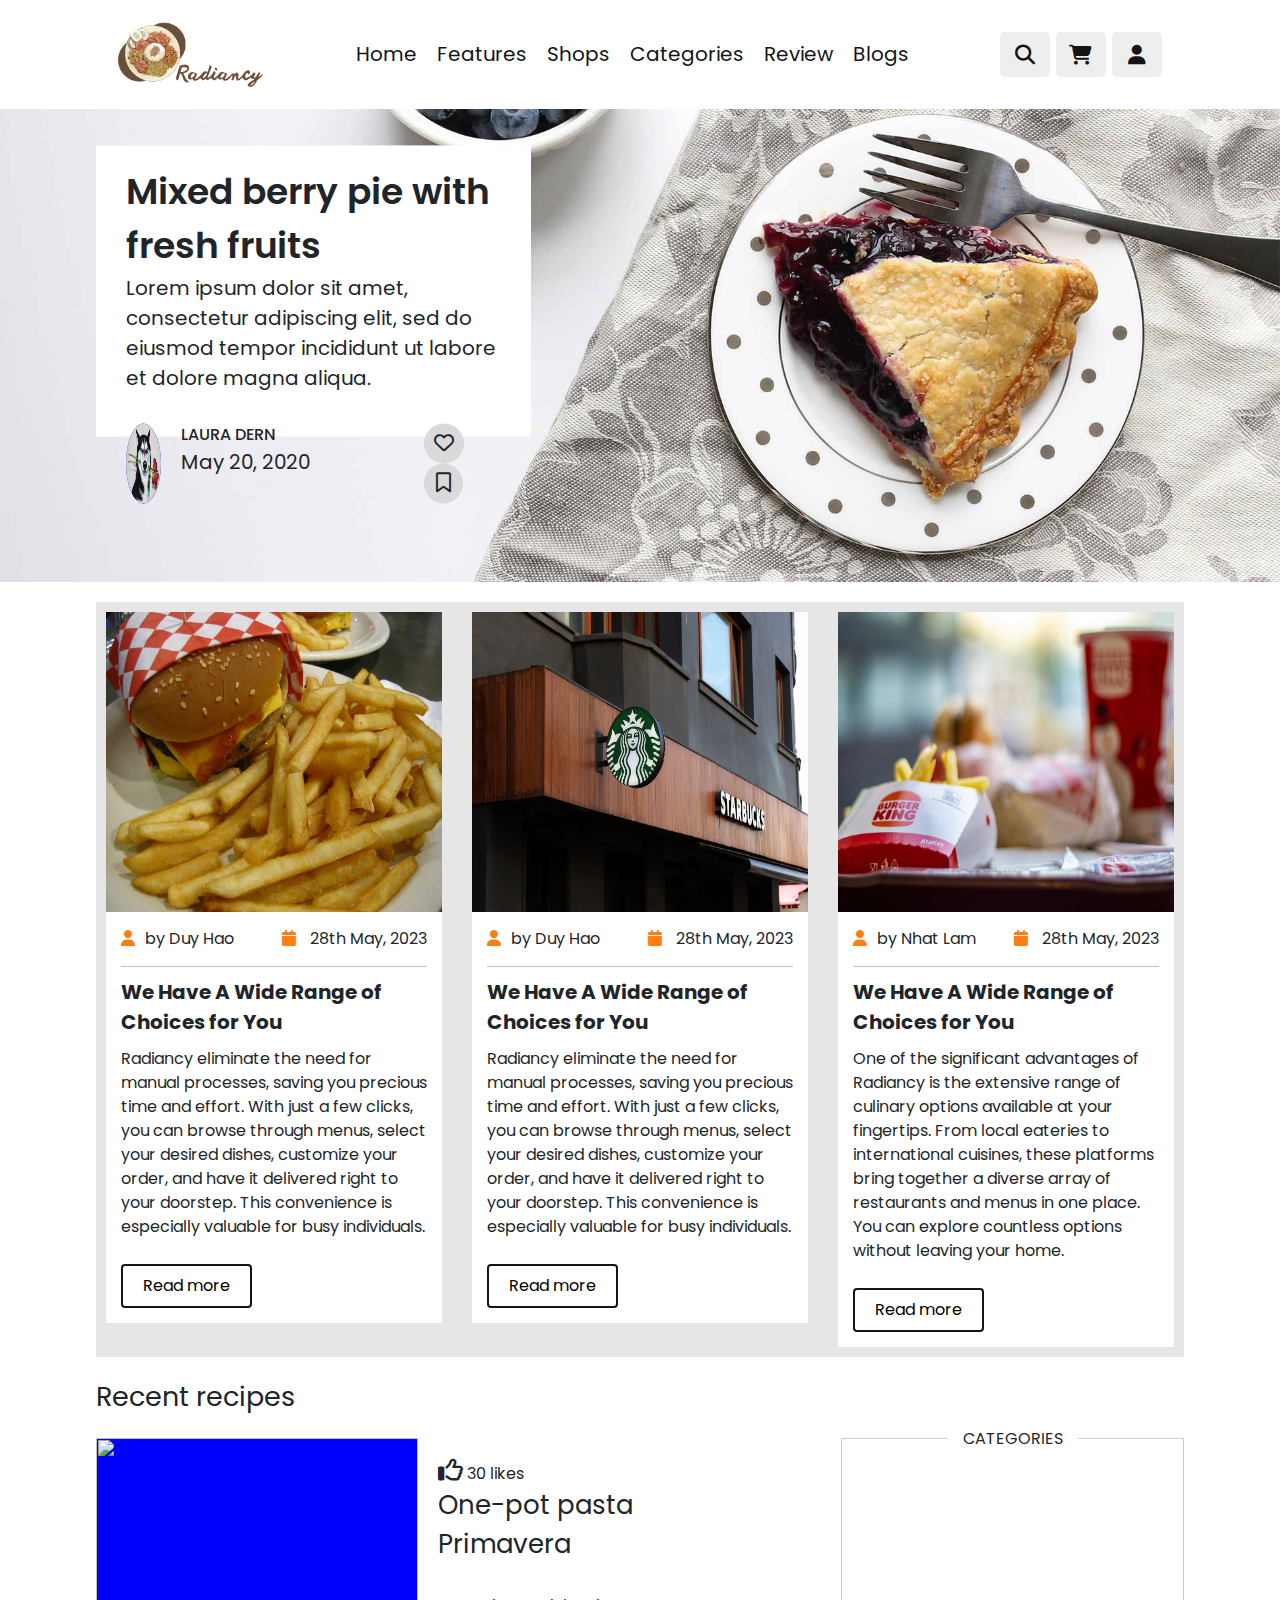
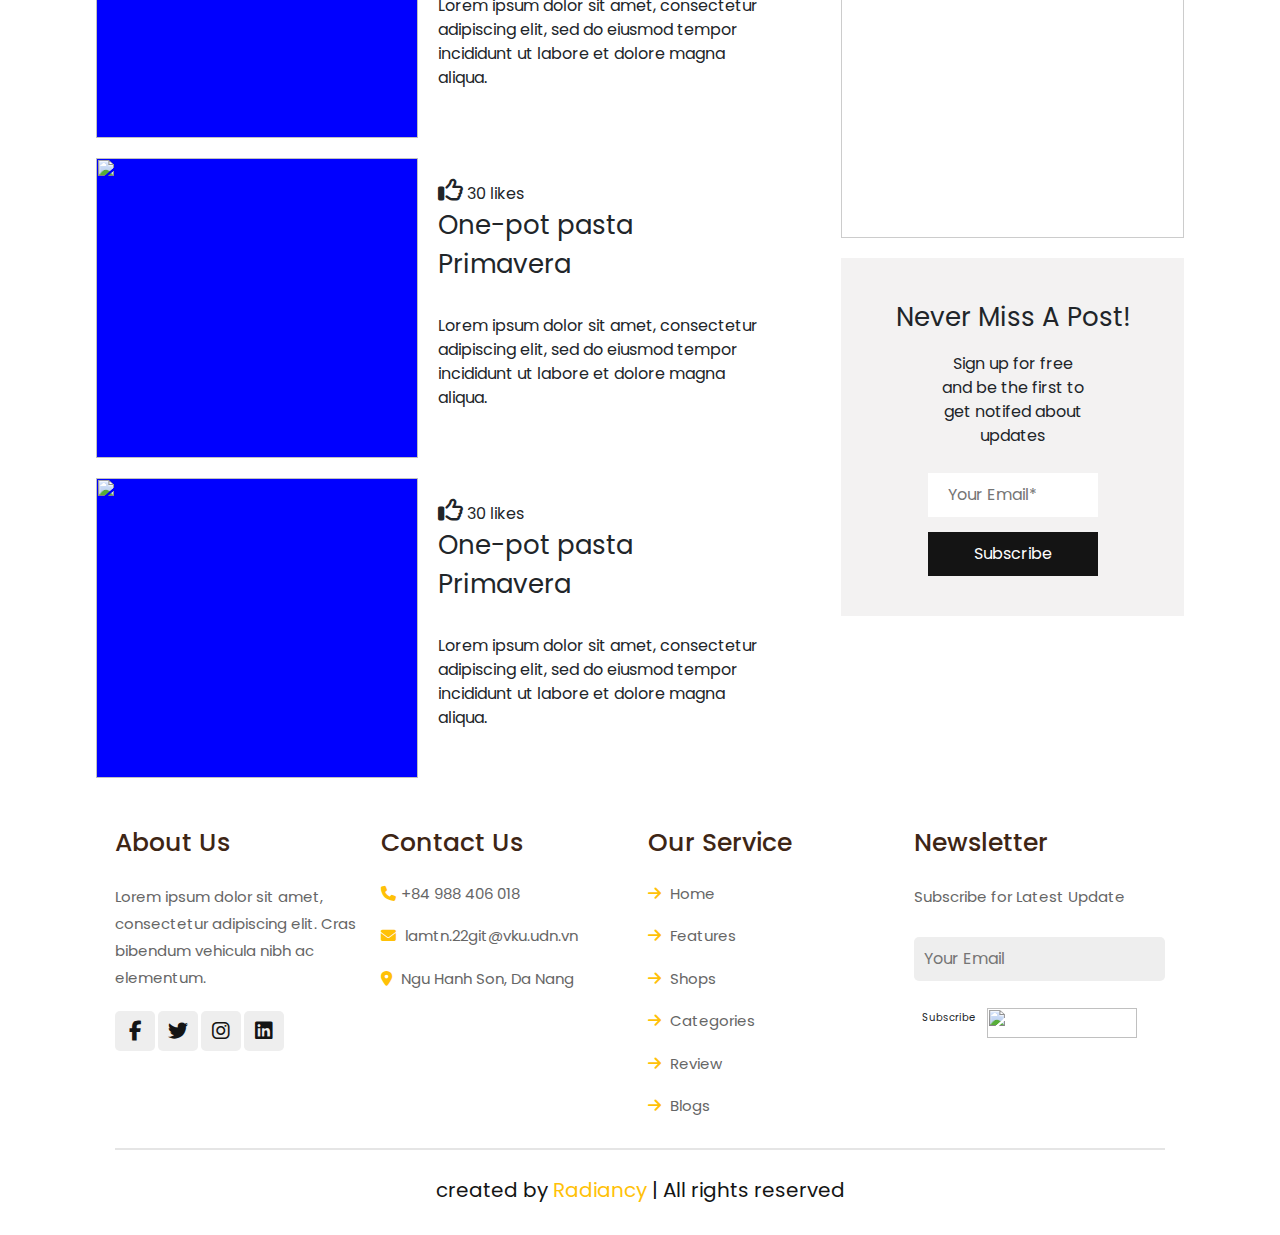
==== blogs.html @ cf4b648a "init" ====
<!DOCTYPE html>
<html lang="en">

<head>
  <meta charset="UTF-8">
  <meta name="viewport" content="width=device-width, initial-scale=1.0">
  <title>Blogs</title>
  <link rel="stylesheet" href="https://cdnjs.cloudflare.com/ajax/libs/font-awesome/6.4.0/css/all.min.css" />

  <link rel="stylesheet" href="/assets/css/home.css" />
  <!-- <link rel="stylesheet" href="shop/asset/main.css"> -->
  <!-- <link rel="stylesheet" href="shop/asset/grid.css"> -->
  <link rel="stylesheet" href="/assets/css/blogs.css">

  <title>Order Here</title>

  <link rel="stylesheet" href="https://cdn.jsdelivr.net/npm/swiper@9/swiper-bundle.min.css" />
  <link rel="stylesheet" href="https://cdn.jsdelivr.net/npm/bootstrap@4.3.1/dist/css/bootstrap.min.css"
    integrity="sha384-ggOyR0iXCbMQv3Xipma34MD+dH/1fQ784/j6cY/iJTQUOhcWr7x9JvoRxT2MZw1T" crossorigin="anonymous">


  <script src="https://cdn.jsdelivr.net/npm/bootstrap@5.0.2/dist/js/bootstrap.bundle.min.js"
    integrity="sha384-MrcW6ZMFYlzcLA8Nl+NtUVF0sA7MsXsP1UyJoMp4YLEuNSfAP+JcXn/tWtIaxVXM"
    crossorigin="anonymous"></script>

</head>

<body>
  <header class="header">
    <img src="img/logo.png" alt="" />

    <nav class="navbar">
      <a href="#home">Home</a>
      <a href="#features">Features</a>
      <a href="#shops">Shops</a>
      <a href="#categories">Categories</a>
      <a href="#review">Review</a>
      <a href="#blogs">Blogs</a>
    </nav>

    <div class="icons">
      <div class="fas fa-bars" id="menu-btn"></div>
      <div class="fas fa-search" id="search-btn"></div>
      <div class="fas fa-shopping-cart" id="cart-btn"></div>
      <div class="fas fa-user" id="login-btn"></div>
    </div>

    <form action="" class="search-form">
      <input type="search" id="search-box" placeholder="search here.." />
      <label for="search-box" class="fas fa-search"></label>
    </form>

    <div class="shopping-cart">
      <div class="box">
        <i class="fas fa-trash"></i>
        <img src="img/fried chicken.jpg" alt="" />
        <div class="content">
          <h3>Fried Chicken Combo</h3>
          <span class="price">$7.99/-</span>
          <span class="quantity">qty: 1</span>
        </div>
      </div>
      <div class="box">
        <i class="fas fa-trash"></i>
        <img src="img/burger.png" alt="" />
        <div class="content">
          <h3>Burger</h3>
          <span class="price">$4.99/-</span>
          <span class="quantity">qty: 1</span>
        </div>
      </div>
      <div class="box">
        <i class="fas fa-trash"></i>
        <img src="img/coffee1.png" alt="" />
        <div class="content">
          <h3>Coffee</h3>
          <span class="price">$5.99/-</span>
          <span class="quantity">qty: 1</span>
        </div>
      </div>

      <div class="total">Total: 18.97$/-</div>
      <a href="#" class="btn">Check Out</a>
    </div>

    <form action="" class="login-form">
      <h3>Login Now</h3>
      <input type="Email" placeholder="Your Email" class="box" />
      <br />
      <input type="Password" placeholder="Your Password" class="box" />
      <p>Forget your password? <a href="#">Click here</a></p>
      <p>Don't have an account? <a href="#">Create an account</a></p>
      <input type="submit" value="Login Now" class="btn" />
    </form>
  </header>

  <!-- end header section -->

  <div class="banner">
    <!-- <div class="wrapper"> -->
    <img src="/img/blog-bg-test.png" alt="">
    <!-- <div class="a"> -->
    <div class="sub-blog">
      <div class="blog-content">
        <span class="title">Mixed berry pie with fresh fruits</span>
        <p class="sub-content">
          Lorem ipsum dolor sit amet, consectetur adipiscing elit, sed do eiusmod tempor incididunt ut labore et dolore
          magna aliqua.
        </p>

        <div class="user">
          <div class="img">
            <img src="/img/Hinh-anh-cho-ngau.jpg" alt="">
          </div>
          <div class="infor">
            <span class="name">Laura Dern</span>
            <span class="writed-day">May 20, 2020</span>
          </div>
          <div class="services">
            <!-- <div class="heart"></div> -->
            <i class="fa-regular fa-heart"></i>
            <i class="fa-regular fa-bookmark"></i>
          </div>
        </div>
      </div>

    </div>
    <!-- </div> -->
    <!-- </div> -->
  </div>
  </div>
  <div class="wrapper" style="background-color: rgb(230, 230, 230); padding: 10px; margin-top: 20px;">
    <!-- <div class="container"> -->
    <div class="row">
      <div class="col-lg-4 col-md-6 col-12">
        <div class="blogg">
          <div class="thumbnail">
            <img src="/img/blog1.png" alt="">
          </div>
          <div class="blog-wrap">
            <div class="infor-blog">
              <span class="author"><i class="fa-solid fa-user"></i>by Duy Hao</span>
              <div class="writed-date">
                <i class="fa-solid fa-calendar"></i>
                <span>28th May, 2023</span>
              </div>
            </div>
            <div class="blog">
              <span class="blog-title">
                We Have A Wide Range of Choices for You
              </span>
              <p class="content">
                Radiancy eliminate the need for manual processes, saving you precious time and effort. With just a few
                clicks, you can browse through menus, select your desired dishes, customize your order, and have it
                delivered right to your doorstep. This convenience is especially valuable for busy individuals.
              </p>
              <a href="#" class="read">Read more</a>
            </div>
          </div>
        </div>
      </div>
      <div class="col-lg-4 col-md-6 col-12">
        <div class="blogg">
          <div class="thumbnail">
            <img src="/img/blog2.png" alt="">
          </div>
          <div class="blog-wrap">
            <div class="infor-blog">
              <span class="author"><i class="fa-solid fa-user"></i>by Duy Hao</span>
              <div class="writed-date">
                <i class="fa-solid fa-calendar"></i>
                <span>28th May, 2023</span>
              </div>
            </div>
            <div class="blog">
              <span class="blog-title">

                We Have A Wide Range of Choices for You
              </span>
              <p class="content">
                Radiancy eliminate the need for manual processes, saving you precious time and effort. With just a few
                clicks, you can browse through menus, select your desired dishes, customize your order, and have it
                delivered right to your doorstep. This convenience is especially valuable for busy individuals.
              </p>
              <a href="#" class="read">Read more</a>
            </div>
          </div>
        </div>

      </div>
      <div class="col-lg-4 col-md-6 col-12">
        <div class="blogg">
          <div class="thumbnail">
            <img src="/img/blog3.png" alt="">
          </div>
          <div class="blog-wrap">
            <div class="infor-blog">
              <span class="author"><i class="fa-solid fa-user"></i>by Nhat Lam</span>
              <div class="writed-date">
                <i class="fa-solid fa-calendar"></i>
                <span>28th May, 2023</span>
              </div>
            </div>
            <div class="blog">
              <span class="blog-title">
                We Have A Wide Range of Choices for You
              </span>
              <p class="content">
                One of the significant advantages of Radiancy is the extensive range 
                of culinary options available at your fingertips. From local eateries 
                to international cuisines, these platforms bring together a diverse array 
                of restaurants and menus in one place. You can explore countless options without leaving your home.
              </p>
              <a href="#" class="read">Read more</a>
            </div>
          </div>
        </div>
      </div>
    </div>
    <!-- </div> -->
  </div>
  <div class="wrapper">
    <div class="bottom-blogs">
      <div class="name">
        Recent recipes
      </div>
    </div>
    <div class="row">
      <div class="col-lg-8 col-md-12 col-12">
        <div class="sub-blogg">
          <div class="thumbnail">
            <img src="" alt="">
          </div>
          <!-- </div> -->
          <!-- <div class="col-lg-8 col-md-8 col-12"> -->
          <div class="right-blog">
            <div class="like-service">
              <span><i class="fa-regular fa-thumbs-up"></i> 30 likes</span>
            </div>
            <span class="blogg-title">One-pot pasta Primavera</span>
            <p>Lorem ipsum dolor sit amet, consectetur adipiscing elit, sed do eiusmod tempor incididunt ut labore
              et
              dolore magna aliqua.</p>
          </div>

        </div>
        <!-- </div> -->
        <div class="sub-blogg">
          <div class="thumbnail">
            <img src="" alt="">
          </div>
          <!-- </div> -->
          <!-- <div class="col-lg-8 col-md-8 col-12"> -->
          <div class="right-blog">
            <div class="like-service">
              <span><i class="fa-regular fa-thumbs-up"></i> 30 likes</span>
            </div>
            <span class="blogg-title">One-pot pasta Primavera</span>
            <p>Lorem ipsum dolor sit amet, consectetur adipiscing elit, sed do eiusmod tempor incididunt ut labore
              et
              dolore magna aliqua.</p>
          </div>

        </div>

        <div class="sub-blogg">
          <div class="thumbnail">
            <img src="" alt="">
          </div>
          <!-- </div> -->
          <!-- <div class="col-lg-8 col-md-8 col-12"> -->
          <div class="right-blog">
            <div class="like-service">
              <span><i class="fa-regular fa-thumbs-up"></i> 30 likes</span>
            </div>
            <span class="blogg-title">One-pot pasta Primavera</span>
            <p>Lorem ipsum dolor sit amet, consectetur adipiscing elit, sed do eiusmod tempor incididunt ut labore
              et
              dolore magna aliqua.</p>
          </div>

        </div>

      </div>
      <div class="col-lg-4 col-md-12 col-12">
        <div class="categories">
          <!-- <span>Categories</span> -->
        </div>
        <div class="subscribe-block">
          <span>Never Miss A Post!</span>
        <p>Sign up for free and be the first to get notifed about updates</p>
        <form action="POST">
          <input type="text" placeholder="Your Email*">
          <button type="submit">Subscribe</button>
        </form>
        </div>
      </div>
    </div>
    
  </div>
  </div>




  <section class="footer">
    <div class="box-container">
      <div class="box">
        <h3>About Us</h3>
        <p>Lorem ipsum dolor sit amet, consectetur adipiscing elit. Cras
          bibendum vehicula nibh ac elementum.</p>
        <div class="share">
          <a href="#" class="fab fa-facebook-f"></a>
          <a href="#" class="fab fa-twitter"></a>
          <a href="#" class="fab fa-instagram"></a>
          <a href="#" class="fab fa-linkedin"></a>
        </div>
      </div>

      <div class="box">
        <h3>Contact Us</h3>
        <a href="#" class="links"> <i class="fas fa-phone"></i>+84 988 406 018 </a>
        <a href="#" class="links"> <i class="fas fa-envelope"></i> lamtn.22git@vku.udn.vn </a>
        <a href="#" class="links"> <i class="fas fa-map-marker-alt"></i> Ngu Hanh Son, Da Nang </a>
      </div>

      <div class="box">
        <h3>Our Service</h3>
        <a href="#" class="links"> <i class="fas fa-arrow-right"></i> Home </a>
        <a href="#" class="links"> <i class="fas fa-arrow-right"></i> Features </a>
        <a href="#" class="links"> <i class="fas fa-arrow-right"></i> Shops </a>
        <a href="#" class="links"> <i class="fas fa-arrow-right"></i> Categories </a>
        <a href="#" class="links"> <i class="fas fa-arrow-right"></i> Review </a>
        <a href="#" class="links"> <i class="fas fa-arrow-right"></i> Blogs </a>
      </div>


      <div class="box">
        <h3>Newsletter</h3>
        <p>Subscribe for Latest Update</p>
        <input type="email" placeholder="Your Email" class="email">
        <input type="submit" value="Subscribe" class="btn">
        <img src="" alt="" class="payment-img">
      </div>

    </div>

    <div class="credit"> created by <span>Radiancy </span> | All rights reserved</div>
  </section>
</body>

</html>
---- assets/css/home.css ----
@import url('https://fonts.googleapis.com/css2?family=Poppins:wght@300;400;500;600;700&display=swap');
*{
    margin: 0;
    padding: 0;
    box-sizing: border-box;
    font-family: 'Poppins', sans-serif;
    outline: none;
    border: none;
    text-decoration: none;
    transition: all .2s linear;
}

:root {
    --brown: #3E2615;
    --yellow: #D1891E;
    --black: #141414;
    --orange: #EC7905;
    --light-color: #666;
    --text-color: #393939;
    --money-color: #f09e44;
    --box-shadow: 0 .5rem 1.5rem rga(0, 0, 0, .1);
    --border: 0.2rem solid rgba(0, 0, 0, .1);
    --outline: 1rem solid rgba(0, 0, 0, .1);
    --outline-hover: .2rem solid var(--black);
}

html {
    font-size: 62.5%;
    overflow-x: hidden;
    scroll-behavior: smooth;
    scroll-padding-top: 7rem;
}

body {
    background: #eee;
}

section {
    padding: 2rem 9%;
    margin: 0 auto;
}

.heading {
    text-align: center;
    padding: 2rem 0;
    padding-bottom: 3rem;
    font-size: 3.5rem;
    color: var(--brown);
}

.heading span {
    background: var(--yellow);
    color: #fff;
    display: inline-block;
    padding: .5rem 3rem;
    clip-path: polygon(100% 0, 93% 50%, 100% 99%, 0% 100%, 7% 50%, 0% 0%);   
}

.btn {
    margin-top: 1rem;
    display: inline-block;
    padding: .8rem 3rem;
    font-size: 1.7rem;
    border-radius: .5rem;
    border: .2rem solid var(--black);
    color: var(--light-color);
    cursor: pointer;
    background: none;
}

.btn:hover {
    background: var(--yellow);
    color: #fff;
}

img {
    width: 150px;
}

/* header section */

.header {
    position: fixed;
    top: 0;
    left: 0;
    right: 0;
    z-index: 1000;
    display: flex;
    align-items: center;
    justify-content: space-between;
    padding: 2rem 9%;
    background: #fff;
    box-shadow: var(--box-shadow);
}

.header .navbar a {
    font-size: 2rem;
    margin: 0 1rem;
    color: var(--black);
}

.header .navbar a:hover {
    color: var(--yellow);
    font-weight: 600;
}

.header .icons div {
    height: 4.5rem;
    width: 5rem;
    line-height: 4.5rem;
    border-radius: .5rem;
    background: #eee;
    color: var(--black);
    font-size: 2rem;
    margin-right: .3rem;
    text-align: center;
    cursor: pointer;
}

.header .icons div:hover {
    background: var(--yellow);
    color: #fff;
}

#menu-btn {
    display: none;
}

.header .search-form {
    position: absolute;
    top: 110%;
    right: -110%;
    /* max-width: 50rem; */
    height: 4rem;
    background: #fff;
    border-radius: .5rem;
    overflow: hidden;
    display: flex;
    align-items: center;
    box-shadow: var(--box-shadow);
    width: 500px;
}

.header .search-form.active {
    right: 2rem;
    transition: .4s linear;
    cursor: pointer;
}
.header .search-form input {
    height: 100%;
    width: 100%;
    background: none;
    text-transform: none;
    font-size: 1.6rem;
    color: var(--black);
    padding: 0 1.5rem;
}

.header .search-form label {
    font-size: 2.2rem;
    padding-right: 1.5rem;
    color: var(--black);
    cursor: pointer;
}

.header .search-form label:hover {
    color: var(--yellow);
}

.header .shopping-cart {
    position: absolute;
    top: 110%;
    right: -110%;
    padding: 1rem;
    border-radius: .5rem;
    box-shadow: var(--box-shadow);
    width: 35rem;
    background: #fff;
}

.header .shopping-cart.active {
    right: 2rem;
    transition: .4s linear;
    cursor: pointer;
}

.header .shopping-cart .box {
    display: flex;
    align-items: center;
    gap: 1rem;
    position: relative;
    margin: 1rem 0;
}

.header .shopping-cart .box img {
    height: 10rem;
}

.header .shopping-cart .box .fa-trash {
    font-size: 2rem;
    position: absolute;
    top: 50%;
    right: 2rem;
    cursor: pointer;
    color: var(--light-color);
    transform: translateY(-50%);
}

.header .shopping-cart .box .fa-trash:hover {
    color: var(--yellow);
}

.header .shopping-cart .box .content h3 {
    color: var(--black);
    font-size: 1.7rem;
    padding-bottom: 1rem;
}

.header .shopping-cart .box .content span {
    color: var(--light-color);
    font-size: 1.6rem;
}

.header .shopping-cart .box .content .quantity {
    padding-left: 1rem;
}

.header .shopping-cart .total {
    font-size: 2.5rem; 
    padding: 1rem 0;
    text-align: center;
    color: var(--black); 
}

.header .shopping-cart .btn {
    display: block;
    text-align: center;
    margin: 1rem;

}

.cart-hover {
    width: 500px;
    height: 200px;
    background-color: red;
}


.header .login-form {
    position: absolute;
    top: 110%;
    right: -110%;
    width: 40rem;
    box-shadow: var(--box-shadow);
    padding: 2rem;
    border-radius: .5rem;
    background: #fff;
    text-align: center;
}

.header .login-form.active {
    right: 2rem;
    transition: .4s linear;
}

.header .login-form h3 {
    font-size: 2.5rem;
    text-transform: uppercase;
    color: var(--black);
}

.header .login-form .box {
    margin: .7rem 0;
    width: 90%;
    background: #eee;
    border-radius: .5rem;
    padding: 1rem;
    font-size: 1.6rem;
    color: var(--black);
    text-transform: none;
}

.header .login-form p {
    font-size: 1.4rem;
    padding: .5rem 0;
    color: var(--light-color);
}

.header .login-form p a {
    color: var(--yellow);
    text-decoration: underline;
}

/* end header section */

/* home section */

.home {
    display: flex;
    align-items: center;
    justify-content: center;
    background: url(/img/home-bg.jpg) no-repeat;
    background-position: center;
    background-size: cover;
    padding-top: 17rem;
    padding-bottom: 10rem;
}

.home .content {
    text-align: center;
    width: 60rem;
}

.home .content h3 {
    color: var(--yellow);
    font-size: 3rem;
}

.home .content h3 span {
    color: var(--brown);
}

.home .content p {
    color: var(--light-color);
    font-size: 1.3rem;
    padding: 1rem 0;
    line-height: 1.8;
}

/* end home section */

/* features section */

.features .box-container {
    display: grid;
    grid-template-columns: repeat(auto-fit, minmax(30rem, 1fr));
    gap: 1.5rem;
}

.features .box-container .box {
    padding: 3rem 2rem;
    background: #fff;
    outline: var(--outline);
    outline-offset: -1rem;
    text-align: center;
    box-shadow: var(--box-shadow);
}

.features .box-container .box:hover {
    outline: var(--outline-hover);
    outline-offset: 0rem;
}

.features .box-container .box img {
    margin: 1rem 0;
    height: 15rem;
}

.features .box-container .box h3 {
    font-size: 2.5rem;
    line-height: 1.8;
    color: var(--yellow);
}

.features .box-container .box p {
    font-size: 1.5rem;
    line-height: 1.8;
    color: var(--black);
    padding: 1rem 0;
}

/* end features section */

/* shops section */

.shops .shop-slider {
    padding: 1rem;
    
}

.shops .heading a {
    color: #fff;
}

.shops .shop-slider:first-child {
    margin-bottom: 2rem;
}

.shops .shop-slider .box {
    background: #fff;
    border-radius: .5rem;
    text-align: center;
    padding: 3rem 2rem;
    outline-offset: -1rem;
    outline: var(--outline);
    box-shadow: var(--box-shadow);
    transition: .2s linear;
}

.shops .shop-slider .box:hover {
    outline-offset: 0rem;
    outline: var(--outline-hover);
}

.shops .shop-slider .box img {
    width: 55%;
    height: 20rem;
}

.shops .shop-slider .box h3 {
    font-size: 2.5rem;
    color: var(--yellow);
}

.shops .shop-slider .box .price {
    font-size: 2rem;
    color: var(--light-color);
    padding: .5rem 0;
}

.shops .shop-slider .box .stars i {
    font-size: 1.7rem;
    color: var(--yellow);
    padding: .5rem 0;
}

/* end shops section */

/* categories section */

.categories .box-container {
    display: grid;
    grid-template-columns: repeat(auto-fit, minmax(30rem, 1fr));
    gap: 1.5rem;
}

.categories .box-container .box {
    padding: 3rem 2rem;
    background: #fff;
    outline: var(--outline);
    outline-offset: -1rem;
    text-align: center;
    box-shadow: var(--box-shadow);
    transition: .2s linear;
}

.categories .box-container .box:hover {
    outline: var(--outline-hover);
    outline-offset: 0rem;
}

.categories .box-container .box img {
    margin: 1rem 0;
    height: 15rem;
}

.categories .box-container .box h3 {
    font-size: 2.5rem;
    line-height: 1.8;
    color: var(--yellow);
}

.categories .box-container .box p {
    font-size: 1.5rem;
    line-height: 1.8;
    color: var(--black);
    padding: 1rem 0;
}

/* end categories section */

/* review section */

.review .review-slider {
    padding: 1rem;   
}

.review .review-slider .box {
    padding: 3rem 2rem;
    background: #fff;
    outline: var(--outline);
    outline-offset: -1rem;
    text-align: center;
    box-shadow: var(--box-shadow);
    transition: .2s linear;
}

.review .review-slider .box :hover {
    outline: var(--outline-hover);
    outline-offset: 0rem;
}

.review .review-slider .box img {
    height: 10rem;
    width: 10rem;
    border-radius: 50%;
}

.review .review-slider .box h3 {
    padding-bottom: .5rem;
    line-height: 1.8;
    color: var(--black);
    font-size: 2.2rem;
}

.review .review-slider .box p {
    padding: 1rem 0;
    line-height: 1.8;
    color: var(--light-color);
    font-size: 1.4rem;
}

.review .review-slider .box .stars i {
    color: var(--yellow);
    font-size: 1.7rem;
}

/* end review section */

/* blogs section */
.blogs .box-container {
    display: grid;
    grid-template-columns: repeat(auto-fit, minmax(26rem, 1fr));
    gap: 1.5rem;
}

.blogs .box-container .box {
    overflow: hidden;
    background: #fff;
    border-radius: .5rem;
    box-shadow: var(--box-shadow);
}

.blogs .box-container .box img {
    width: 100%;
    height: 25rem;
    object-fit: cover;
}

.blogs .box-container .box .content {
    padding: 2rem;
}

.blogs .box-container .box .content .icons {
    display: flex;
    align-items: center;
    justify-content: space-between;
    padding-bottom: 1.5rem;
    margin-bottom: 1rem;
    border-bottom: var(--border);
}

.blogs .box-container .box .content .icons a {
    color: var(--brown);
    font-size: 1.5rem;  
}

.blogs .box-container .box .content .icons a:hover {
    color: var(--yellow);
}

.blogs .box-container .box .content .icons a i {
    color: var(--yellow);
    padding-right: .5rem;  
}

.blogs .box-container .box .content h3 {
    line-height: 1.8;
    color: var(--black);
    font-size: 2.2rem;
    padding: .5rem 0;
}

.blogs .box-container .box .content p {
    line-height: 1.8;
    color: var(--light-color);
    font-size: 1.5rem;
    padding: .5rem 0;
}
/* end blogs section */

/* footer section */

.footer {
    background: #fff;
}

.footer .box-container {
    display: grid;
    grid-template-columns: repeat(auto-fit, minmax(25rem, 1fr));
    gap: 1.5rem;
}

.footer .box-container .box h3 {
    font-size: 2.5rem;
    color: var(--brown);
    padding: 1rem 0;
}

.footer .box-container .box h3 i {
    color: var(--yellow);
}

.footer .box-container .box a {
    display: block;
    font-size: 1.5rem;
    color: var(--light-color);
    padding: 1rem 0;
}

.footer .box-container .box a i {
    color: var(--yellow);
    padding-right: .5rem;
}

.footer .box-container .box .links:hover i {
    padding-right: 2rem;
}

.footer .box-container .box p {
    line-height: 1.8;
    font-size: 1.5rem;
    color: var(--light-color);
    padding: 1rem 0;
}

.footer .box-container .box .share a {
    display: inline-block;
    height: 4rem;
    width: 4rem;
    align-items: center;
    font-size: 2rem; 
    text-align: center;
    background-color: #eee;
    color: var(--black);
    border-radius: .5rem;

}

.footer .box-container .box .share a:hover {
    background: var(--yellow);
    color: #fff;
}

.footer .box-container .box .email {
    width: 100%;
    margin: .7rem 0;
    padding: 1rem;
    border-radius: .5rem;
    font-size: 1.6rem;
    background: #eee;
    color: var(--black);
    text-transform: none;
}

.footer .box-container .box .payment-img {
    margin-top: 2rem;
    height: 3rem;
}

.footer .credit {
    text-align: center;
    margin-top: 2rem;
    padding: 1rem;
    padding-top: 2.5rem;
    font-size: 2rem;
    color:var(--black);
    border-top: var(--border);
}

.footer .credit span {
    color: var(--yellow);
}

/* end footer section */

/* responsive */

@media (max-width: 991px) {
    
    html {
        font-size: 55%;
    }

    .header {
        padding: 2rem;
    }

    section {
        padding: 2rem;
    }
}

@media (max-width: 768px) {
    
    #menu-btn {
        display: inline-block;
    }

    .header .search-form {
        width: 90%;
    }

    .header .navbar {
        position: absolute;
        top: 110%;
        right: -110%;
        width: 30rem;
        box-shadow: var(--box-shadow);
        border-radius: .5rem;
        background: #fff;
    }

    .header .navbar.active {
        right: 2rem;
        transition: .4s linear;
    }

    .header .navbar a {
        font-size: 2rem;
        margin: 2rem 2.5rem;
        display: block;
    }
}

@media (max-width: 450px) {
    
    html {
        font-size: 50%;
    }

    .heading {
        font-size: 2.5rem;
    }

    .footer {
        text-align: center;
    }
}



/* end responsive */
---- assets/css/blogs.css ----
@import url('https://fonts.googleapis.com/css2?family=Poppins:wght@300;400;500;600;700&display=swap');
*{
    margin: 0;
    padding: 0;
    box-sizing: border-box;
    font-family: 'Poppins', sans-serif;
    outline: none;
    border: none;
    text-decoration: none;
    transition: all .2s linear;
}

:root {
    --brown: #3E2615;
    --yellow: #D1891E;
    --black: #141414;
    --orange: #EC7905;
    --light-color: #666;
    --text-color: #393939;
    --money-color: #f09e44;
    --box-shadow: 0 .5rem 1.5rem rga(0, 0, 0, .1);
    --border: 0.2rem solid rgba(0, 0, 0, .1);
    --outline: 1rem solid rgba(0, 0, 0, .1);
    --outline-hover: .2rem solid var(--black);
}

html {
    font-size: 62.5%;
    overflow-x: hidden;
    scroll-behavior: smooth;
    scroll-padding-top: 7rem;
}

body {
    background: #eee;
}

section {
    padding: 2rem 9%;
    margin: 0 auto;
}
.wrapper {
    width: 85%;
    margin: 0 auto;
    position: relative;
}


.banner {
    padding-top: 100px;
    position: relative;
}
.banner img {
    /* margin-top: 400px; */
    width: 100vw;
    height: auto;
    /* background-color: red; */
    /* height: 100%; */
}
.sub-blog {
    width: 85%;
    height: 100%;
    position: absolute;
    left: 50%;
    transform: translateX(-50%);
    /* background-color: red; */
    top: 0;
    margin: 0 auto;
}
.blog-content {
    width: 40%;
    height: 50%;
    background-color: white;
    position: absolute;
    top: 50%;
    transform: translateY(-50%);
    padding: 20px 30px;
    font-size: 2rem;
}
.title {
    font-size: 3.6rem;
    font-weight: 600;
    /* padding-bottom: 40px; */
}
.user {
    margin-top: 30px;
    display: flex;
}
.user .img {
    width: 10%;
    /* height: 60px; */
   background-color: blue;
   border-radius: 50%;

}
.img img {
    width: 100%;
    height: 100%;
    border-radius: 50%;
}
.infor {
    width: 70%;
    margin-left: 20px;
}
.infor span {
    display: block;
}
.infor .name {
    text-transform: uppercase;
    font-size: 1.6rem;
    font-weight: 500;
}
.services i {
    cursor: pointer;
    padding: 10px;
    background-color: rgb(218, 218, 218);
    border-radius: 50%;
    position: relative;
}
.services .fa-bookmark {
    padding: 10px 12px;
}


/* blogs .box-container {
    display: grid;
    grid-template-columns: repeat(auto-fit, minmax(26rem, 1fr));
    gap: 1.5rem;
} */

.blogg {
    width: 100%;
    background-color: white;
    font-size: 1.6rem;
}
.blog-wrap {
    padding: 15px;
}
.blogg .thumbnail {
    width: 100%;
    height: 300px;
    background-color: red;
}
.thumbnail img {
    width: 100%;
    height: 100%;
}
.infor-blog {
    display: flex;
    justify-content: space-between;
    padding-bottom: 15px;
    border-bottom: 1px solid rgb(194, 194, 194);
}
.author i {
    margin-right: 10px;
    color: var(--orange);
}
.writed-date i {
    margin-right: 10px;
    color: var(--orange);
}
.blog-title {
    
    display: block;
    padding: 10px 0;
    font-size: 2rem;
    /* font-size: 1.rem; */
    font-weight: 700;

}
.read {
    display: inline-block;
    margin-top: 15px;
    color: black;
    padding: 8px 20px;
    border: 2px solid var(--black);
    border-radius: 4px;
}
.read:hover {
    text-decoration: none;
    color: black;
    background-color:  #D1891E;
    border-color: black;
}
.bottom-blogs .name {
    font-size: 2.7rem;
    padding: 20px 0;
}


.sub-blogg {
    display: flex;
    /* background-color: red; */
    font-size: 1.6rem;
    margin-bottom: 20px;
}
.sub-blogg .thumbnail {
    /* height: 100%; */
    height: 300px;
    background-color: blue;
    width: 45%;
}
.sub-blogg .right-blog {
    width: 55%;
}
.right-blog {
    padding: 0 50px 0 20px;
}
.like-service {
    padding: 20px 0 0 0;
}
.like-service i{
    font-size: 2.5rem;
}
.blogg-title {
    display: inline-block;
    font-size: 2.6rem;
    padding-bottom: 30px;
}
.categories {
    width: 100%;
    height: 400px;
    border: 1px solid rgb(204, 204, 204);
    position: relative;
    margin-bottom: 20px;
}
.categories::before{
    content: "Categories";
    display: inline-block;
    font-size: 1.6rem;
    text-transform: uppercase;
    position: absolute;
    padding: 0 15px;
    /* width: 100px; */
    /* height: 100px; */
    /* background-color: red;s */
    left: 50%;
    transform: translateX(-50%);
    top: -3%;
    background-color: white;
}

.subscribe-block {
    width: 100%;
    background-color: rgb(243, 242, 242);
    padding: 40px 50px;
    text-align: center;
}
.subscribe-block span {
    font-size: 2.6rem;
    display: inline-block;
    padding-bottom: 15px;
}
.subscribe-block p {
    padding: 0 50px;
    font-size: 1.6rem;
    padding-bottom: 15px;
}
.subscribe-block form input {
    font-size: 1.6rem;
    width: 70%;
    display: block;
    padding: 10px 20px;
    margin: 0 auto;
}
.subscribe-block form button {
    width: 70%;
    background-color: var(--black);
    font-size: 1.6rem;
    color: white;
    padding: 10px;
    margin-top: 15px;
}
/* .catego */
@media (max-width: 1023px) {}

@media only screen and (max-width: 739px) {
}

@media (max-width: 767px) {
    .sub-blogg {
        display: flex;
        flex-direction: column;
    }
   .sub-blogg .thumbnail {
    width: 100%;
   }
   .sub-blogg .right-blog {
    width: 100%;
   }
   .subscribe-block form input {
    width: 90%;
   }
   .subscribe-block form button {
    width: 90%;
   }
}
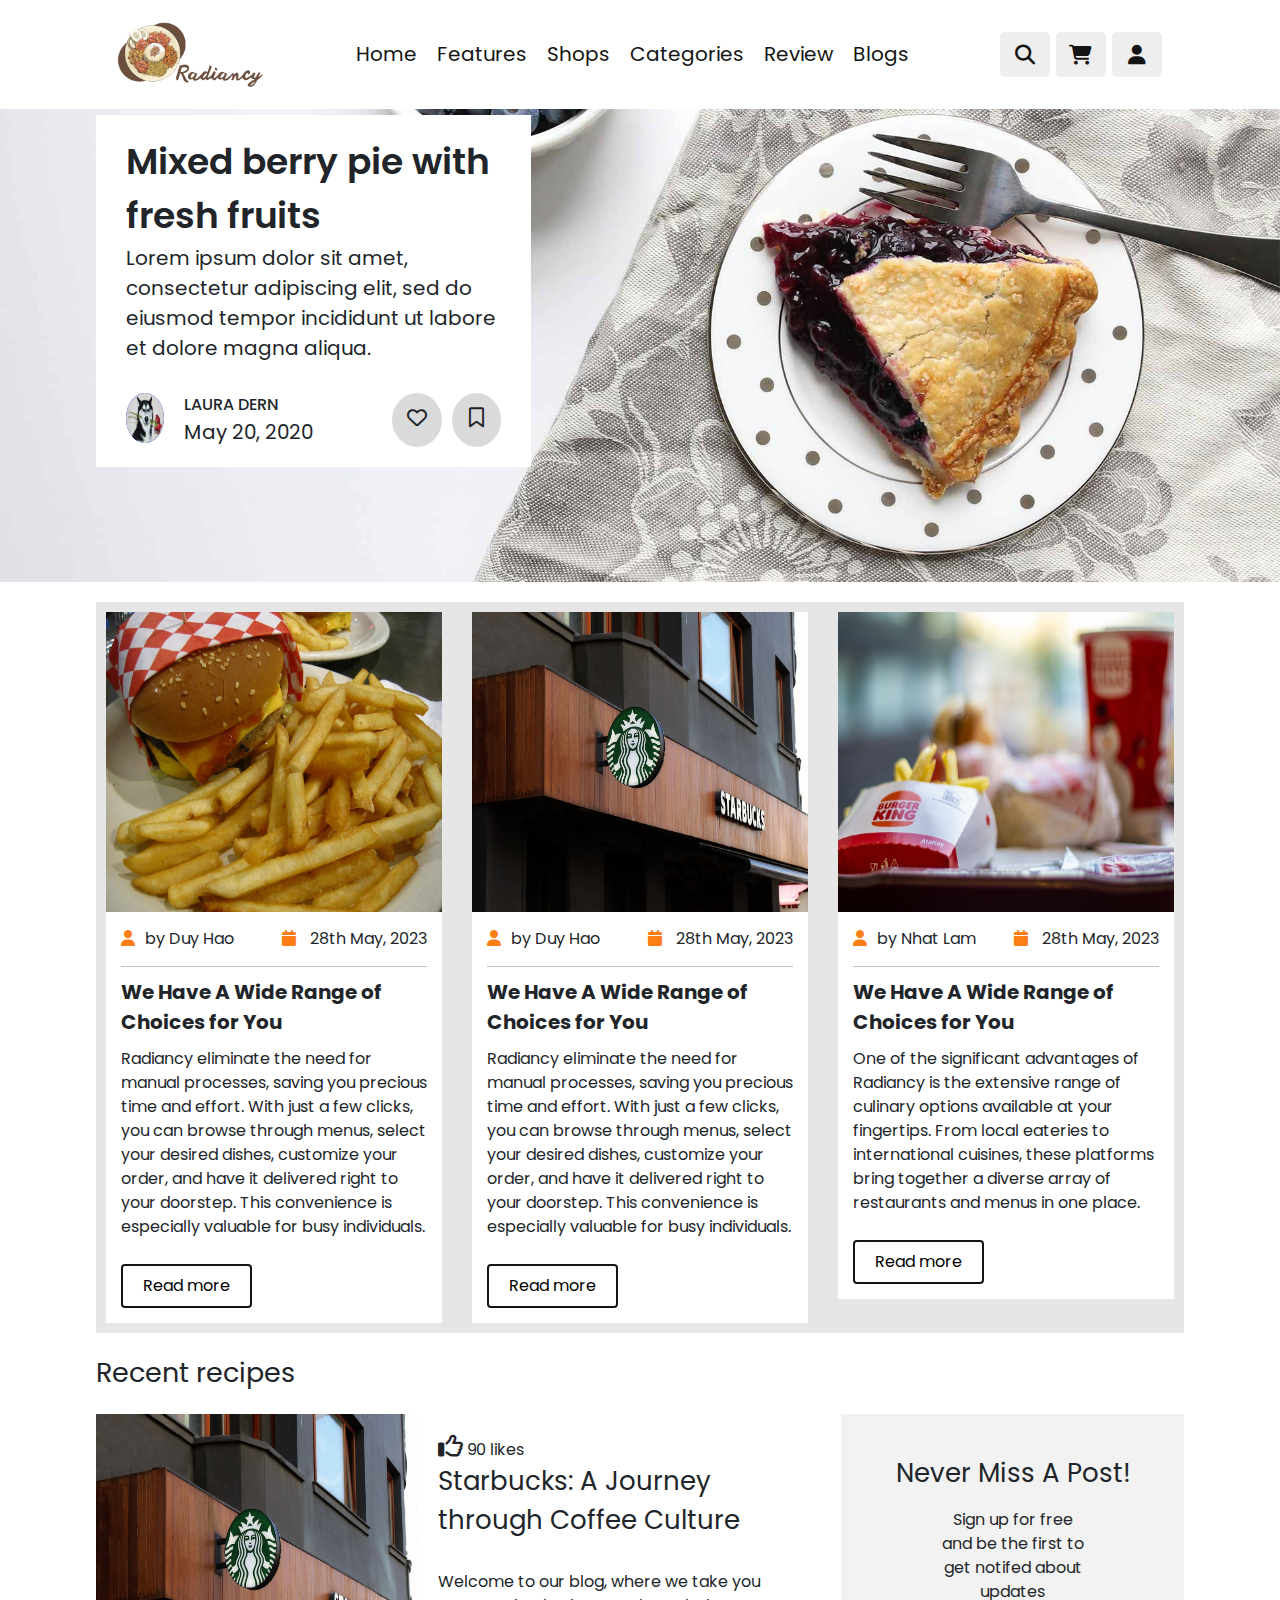
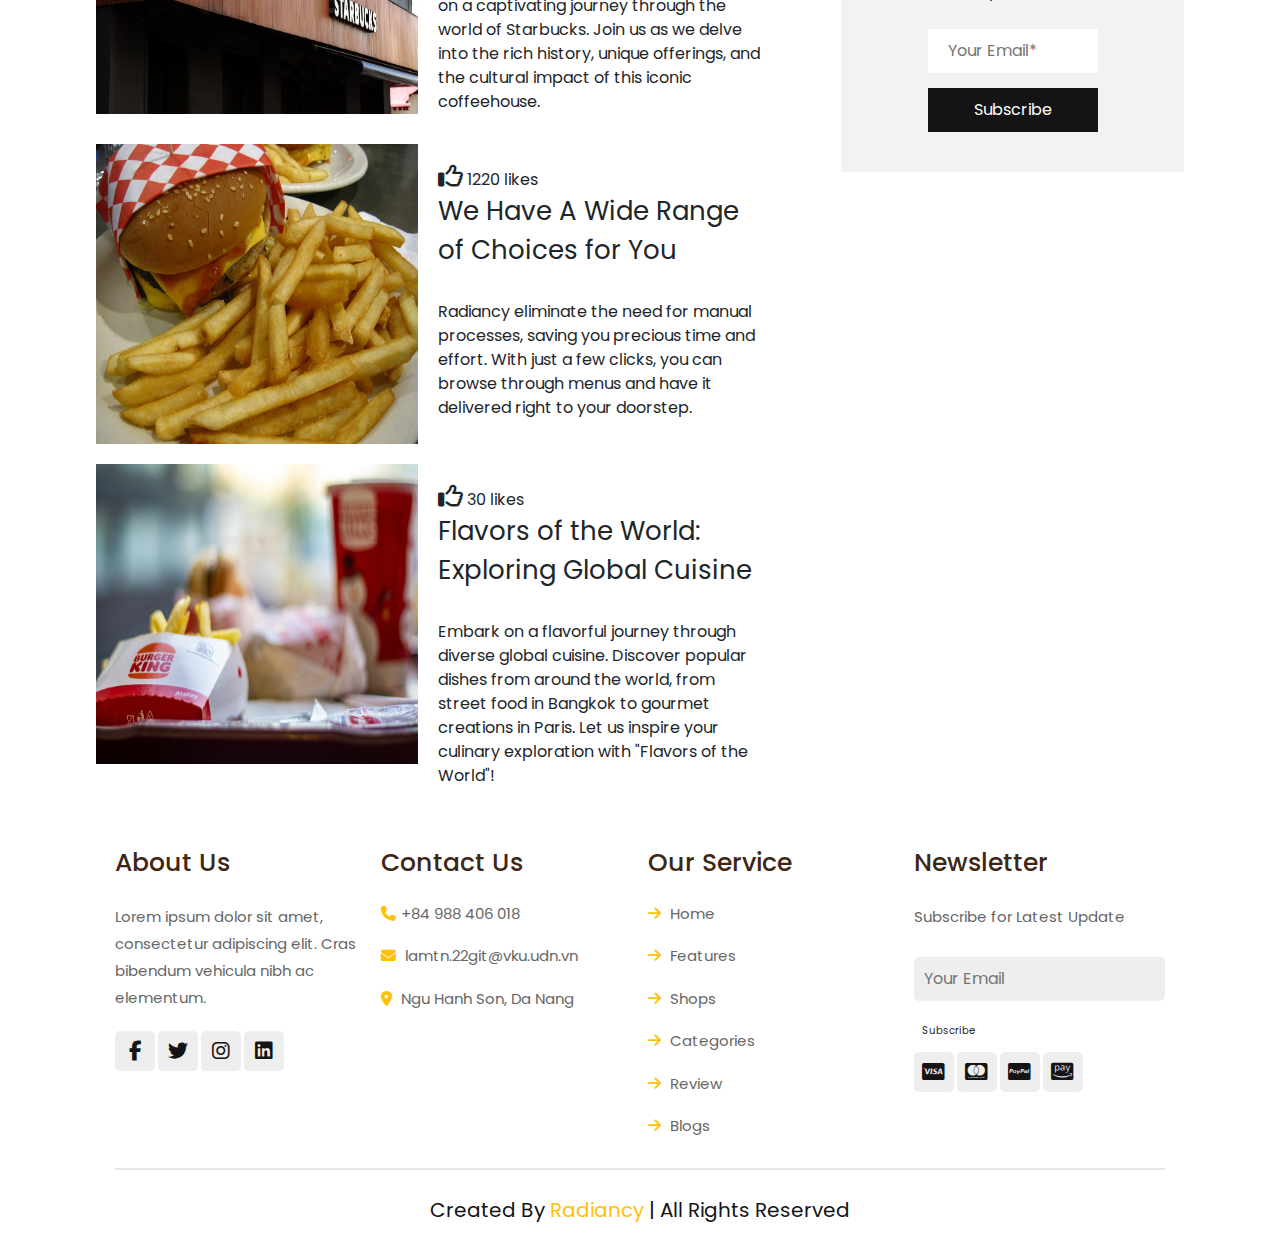
==== commit 22f7fa31: "init" ====
--- a/blogs.html
+++ b/blogs.html
@@ -7,12 +7,12 @@
   <title>Blogs</title>
   <link rel="stylesheet" href="https://cdnjs.cloudflare.com/ajax/libs/font-awesome/6.4.0/css/all.min.css" />
 
-  <link rel="stylesheet" href="/assets/css/home.css" />
+  <link rel="stylesheet" href="assets/css/home.css" />
   <!-- <link rel="stylesheet" href="shop/asset/main.css"> -->
   <!-- <link rel="stylesheet" href="shop/asset/grid.css"> -->
-  <link rel="stylesheet" href="/assets/css/blogs.css">
-
-  <title>Order Here</title>
+  <link rel="stylesheet" href="assets/css/blogs.css">
+
+  <title>Blogs</title>
 
   <link rel="stylesheet" href="https://cdn.jsdelivr.net/npm/swiper@9/swiper-bundle.min.css" />
   <link rel="stylesheet" href="https://cdn.jsdelivr.net/npm/bootstrap@4.3.1/dist/css/bootstrap.min.css"
@@ -98,7 +98,7 @@
 
   <div class="banner">
     <!-- <div class="wrapper"> -->
-    <img src="/img/blog-bg-test.png" alt="">
+    <img src="img/blog-bg-test.png" alt="">
     <!-- <div class="a"> -->
     <div class="sub-blog">
       <div class="blog-content">
@@ -110,7 +110,7 @@
 
         <div class="user">
           <div class="img">
-            <img src="/img/Hinh-anh-cho-ngau.jpg" alt="">
+            <img src="img/Hinh-anh-cho-ngau.jpg" alt="">
           </div>
           <div class="infor">
             <span class="name">Laura Dern</span>
@@ -135,7 +135,7 @@
       <div class="col-lg-4 col-md-6 col-12">
         <div class="blogg">
           <div class="thumbnail">
-            <img src="/img/blog1.png" alt="">
+            <img src="img/blog1.png" alt="">
           </div>
           <div class="blog-wrap">
             <div class="infor-blog">
@@ -162,7 +162,7 @@
       <div class="col-lg-4 col-md-6 col-12">
         <div class="blogg">
           <div class="thumbnail">
-            <img src="/img/blog2.png" alt="">
+            <img src="img/blog2.png" alt="">
           </div>
           <div class="blog-wrap">
             <div class="infor-blog">
@@ -191,7 +191,7 @@
       <div class="col-lg-4 col-md-6 col-12">
         <div class="blogg">
           <div class="thumbnail">
-            <img src="/img/blog3.png" alt="">
+            <img src="img/blog3.png" alt="">
           </div>
           <div class="blog-wrap">
             <div class="infor-blog">
@@ -209,7 +209,7 @@
                 One of the significant advantages of Radiancy is the extensive range 
                 of culinary options available at your fingertips. From local eateries 
                 to international cuisines, these platforms bring together a diverse array 
-                of restaurants and menus in one place. You can explore countless options without leaving your home.
+                of restaurants and menus in one place. 
               </p>
               <a href="#" class="read">Read more</a>
             </div>
@@ -229,7 +229,39 @@
       <div class="col-lg-8 col-md-12 col-12">
         <div class="sub-blogg">
           <div class="thumbnail">
-            <img src="" alt="">
+            <img src="img/blog2.png" alt="">
+          </div>
+          <!-- </div> -->
+          <!-- <div class="col-lg-8 col-md-8 col-12"> -->
+          <div class="right-blog">
+            <div class="like-service">
+              <span><i class="fa-regular fa-thumbs-up"></i> 90 likes</span>
+            </div>
+            <span class="blogg-title">Starbucks: A Journey through Coffee Culture</span>
+            <p>Welcome to our blog, where we take you on a captivating journey through the world of Starbucks. Join us as we delve into the rich history, unique offerings, and the cultural impact of this iconic coffeehouse.</p>
+          </div>
+
+        </div>
+        <!-- </div> -->
+        <div class="sub-blogg">
+          <div class="thumbnail">
+            <img src="img/blog1.png" alt="">
+          </div>
+          <!-- </div> -->
+          <!-- <div class="col-lg-8 col-md-8 col-12"> -->
+          <div class="right-blog">
+            <div class="like-service">
+              <span><i class="fa-regular fa-thumbs-up"></i> 1220 likes</span>
+            </div>
+            <span class="blogg-title">We Have A Wide Range of Choices for You</span>
+            <p>Radiancy eliminate the need for manual processes, saving you precious time and effort. With just a few clicks, you can browse through menus and have it delivered right to your doorstep.</p>
+          </div>
+
+        </div>
+
+        <div class="sub-blogg">
+          <div class="thumbnail">
+            <img src="img/blog3.png" alt="">
           </div>
           <!-- </div> -->
           <!-- <div class="col-lg-8 col-md-8 col-12"> -->
@@ -237,55 +269,17 @@
             <div class="like-service">
               <span><i class="fa-regular fa-thumbs-up"></i> 30 likes</span>
             </div>
-            <span class="blogg-title">One-pot pasta Primavera</span>
-            <p>Lorem ipsum dolor sit amet, consectetur adipiscing elit, sed do eiusmod tempor incididunt ut labore
-              et
-              dolore magna aliqua.</p>
-          </div>
-
-        </div>
+            <span class="blogg-title">Flavors of the World: Exploring Global Cuisine</span>
+            <p>Embark on a flavorful journey through diverse global cuisine. Discover popular dishes from around the world, from street food in Bangkok to gourmet creations in Paris. Let us inspire your culinary exploration with "Flavors of the World"!</p>
+          </div>
+
+        </div>
+
+      </div>
+      <div class="col-lg-4 col-md-12 col-12">
+        <!-- <div class="categories"> -->
+          <!-- <span>Categories</span> -->
         <!-- </div> -->
-        <div class="sub-blogg">
-          <div class="thumbnail">
-            <img src="" alt="">
-          </div>
-          <!-- </div> -->
-          <!-- <div class="col-lg-8 col-md-8 col-12"> -->
-          <div class="right-blog">
-            <div class="like-service">
-              <span><i class="fa-regular fa-thumbs-up"></i> 30 likes</span>
-            </div>
-            <span class="blogg-title">One-pot pasta Primavera</span>
-            <p>Lorem ipsum dolor sit amet, consectetur adipiscing elit, sed do eiusmod tempor incididunt ut labore
-              et
-              dolore magna aliqua.</p>
-          </div>
-
-        </div>
-
-        <div class="sub-blogg">
-          <div class="thumbnail">
-            <img src="" alt="">
-          </div>
-          <!-- </div> -->
-          <!-- <div class="col-lg-8 col-md-8 col-12"> -->
-          <div class="right-blog">
-            <div class="like-service">
-              <span><i class="fa-regular fa-thumbs-up"></i> 30 likes</span>
-            </div>
-            <span class="blogg-title">One-pot pasta Primavera</span>
-            <p>Lorem ipsum dolor sit amet, consectetur adipiscing elit, sed do eiusmod tempor incididunt ut labore
-              et
-              dolore magna aliqua.</p>
-          </div>
-
-        </div>
-
-      </div>
-      <div class="col-lg-4 col-md-12 col-12">
-        <div class="categories">
-          <!-- <span>Categories</span> -->
-        </div>
         <div class="subscribe-block">
           <span>Never Miss A Post!</span>
         <p>Sign up for free and be the first to get notifed about updates</p>
@@ -340,13 +334,18 @@
         <p>Subscribe for Latest Update</p>
         <input type="email" placeholder="Your Email" class="email">
         <input type="submit" value="Subscribe" class="btn">
-        <img src="" alt="" class="payment-img">
+        <div class="payments">
+          <a href="#" class="fab fa-cc-visa"></a>
+          <a href="#" class=" fab fa-cc-mastercard"></a>
+          <a href="#" class="fab fa-cc-paypal"></a>
+          <a href="#" class="fab fa-cc-amazon-pay"></a>
+        </div>
       </div>
 
     </div>
 
     <div class="credit"> created by <span>Radiancy </span> | All rights reserved</div>
   </section>
+  <script src="assets/js/home.js"></script>
 </body>
-
 </html>--- a/assets/css/home.css
+++ b/assets/css/home.css
@@ -7,6 +7,7 @@
     outline: none;
     border: none;
     text-decoration: none;
+    /* text-transform: capitalize; */
     transition: all .2s linear;
 }
 
@@ -14,10 +15,7 @@
     --brown: #3E2615;
     --yellow: #D1891E;
     --black: #141414;
-    --orange: #EC7905;
     --light-color: #666;
-    --text-color: #393939;
-    --money-color: #f09e44;
     --box-shadow: 0 .5rem 1.5rem rga(0, 0, 0, .1);
     --border: 0.2rem solid rgba(0, 0, 0, .1);
     --outline: 1rem solid rgba(0, 0, 0, .1);
@@ -37,7 +35,6 @@
 
 section {
     padding: 2rem 9%;
-    margin: 0 auto;
 }
 
 .heading {
@@ -93,6 +90,10 @@
     box-shadow: var(--box-shadow);
 }
 
+.header img {
+    cursor: pointer;
+}
+
 .header .navbar a {
     font-size: 2rem;
     margin: 0 1rem;
@@ -193,6 +194,7 @@
 }
 
 .header .shopping-cart .box img {
+    width: 40%;
     height: 10rem;
 }
 
@@ -239,13 +241,6 @@
 
 }
 
-.cart-hover {
-    width: 500px;
-    height: 200px;
-    background-color: red;
-}
-
-
 .header .login-form {
     position: absolute;
     top: 110%;
@@ -299,7 +294,6 @@
     display: flex;
     align-items: center;
     justify-content: center;
-    background: url(/img/home-bg.jpg) no-repeat;
     background-position: center;
     background-size: cover;
     padding-top: 17rem;
@@ -309,11 +303,14 @@
 .home .content {
     text-align: center;
     width: 60rem;
+    /* padding-right: 500px; */
+    position: relative !important;
+    top: 100% !important;
 }
 
 .home .content h3 {
     color: var(--yellow);
-    font-size: 3rem;
+    font-size: 2.8rem;
 }
 
 .home .content h3 span {
@@ -322,7 +319,7 @@
 
 .home .content p {
     color: var(--light-color);
-    font-size: 1.3rem;
+    font-size: 1.5rem;
     padding: 1rem 0;
     line-height: 1.8;
 }
@@ -666,11 +663,32 @@
     font-size: 2rem;
     color:var(--black);
     border-top: var(--border);
+    text-transform: capitalize;
 }
 
 .footer .credit span {
     color: var(--yellow);
 }
+
+.footer .box-container .box .payments a {
+    display: inline-block;
+    height: 4rem;
+    width: 4rem;
+    align-items: center;
+    font-size: 2rem; 
+    text-align: center;
+    background-color: #eee;
+    color: var(--black);
+    border-radius: .5rem;
+    margin-top: 1rem;
+
+}
+
+.footer .box-container .box .payments a:hover {
+    background: var(--yellow);
+    color: #fff;
+}
+
 
 /* end footer section */
 
--- a/assets/css/blogs.css
+++ b/assets/css/blogs.css
@@ -69,7 +69,8 @@
 }
 .blog-content {
     width: 40%;
-    height: 50%;
+    /* height: 50%; */
+    min-height: 50%;
     background-color: white;
     position: absolute;
     top: 50%;
@@ -87,7 +88,9 @@
     display: flex;
 }
 .user .img {
-    width: 10%;
+    width: 50px;
+    height: 50px;
+    /* height: 30%; */
     /* height: 60px; */
    background-color: blue;
    border-radius: 50%;
@@ -110,15 +113,25 @@
     font-size: 1.6rem;
     font-weight: 500;
 }
+.services {
+    display: flex;
+}
 .services i {
     cursor: pointer;
-    padding: 10px;
+    padding: 15px 15px 0px 15px;
+    margin-left: 10px;
     background-color: rgb(218, 218, 218);
-    border-radius: 50%;
+    /* padding-bottom: 0; */
+ border-radius: 50%; 
     position: relative;
+    
+    text-align: center;
+    align-items: center;
+    /* line-height: 100%; */
+    /* display: flex; */
 }
 .services .fa-bookmark {
-    padding: 10px 12px;
+    padding: 15px 17px 0 17px;
 }
 
 
